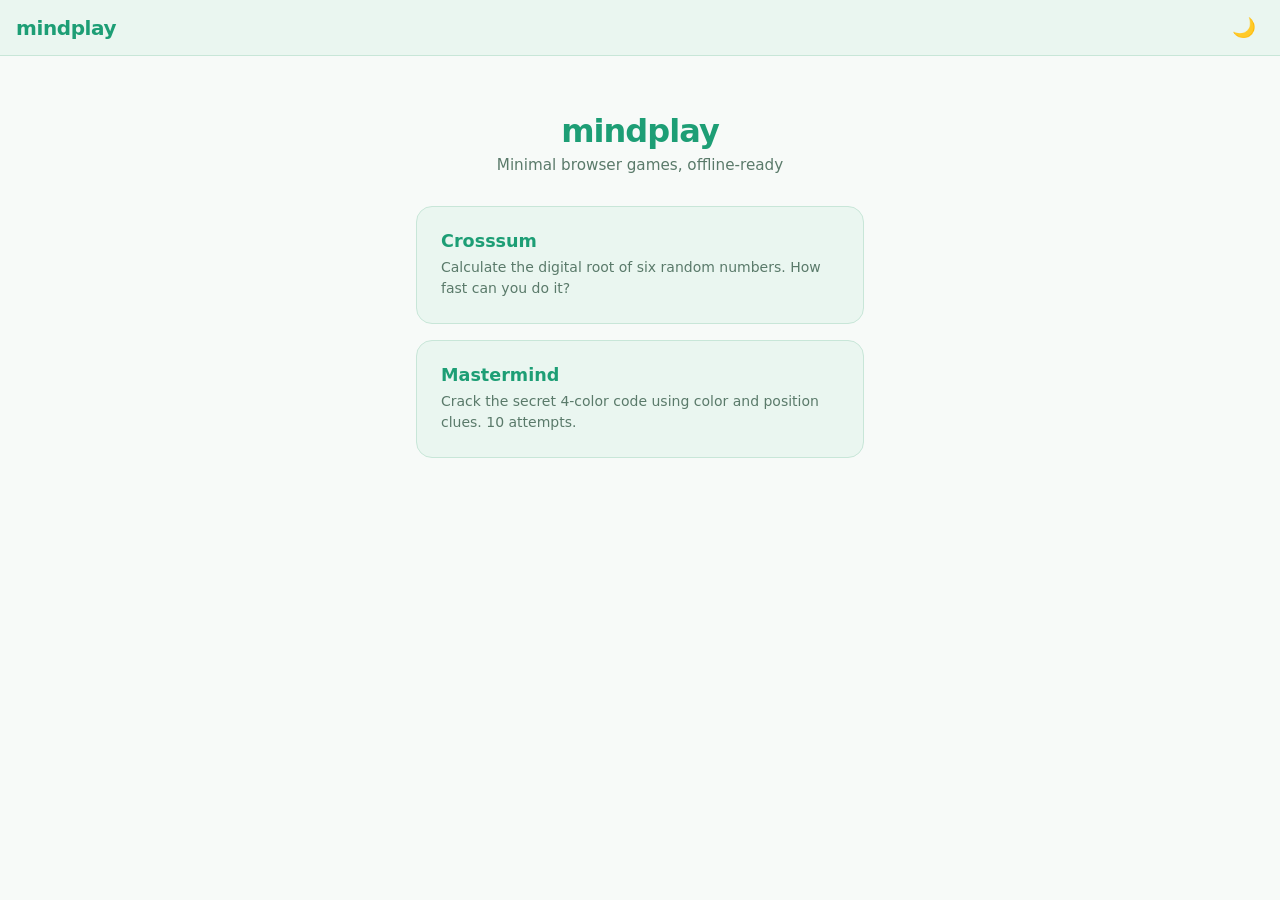
==== index.html @ b7bdb91b "Initial commit: mindplay PWA" ====
<!DOCTYPE html>
<html lang="en">
<head>
  <meta charset="UTF-8" />
  <meta name="viewport" content="width=device-width, initial-scale=1.0" />
  <title>mindplay</title>
  <link rel="stylesheet" href="style.css" />
  <link rel="manifest" href="manifest.json" />
  <meta name="theme-color" content="#1D9E75" />
  <meta name="apple-mobile-web-app-capable" content="yes" />
  <meta name="apple-mobile-web-app-status-bar-style" content="default" />
  <meta name="apple-mobile-web-app-title" content="mindplay" />
  <link rel="apple-touch-icon" href="icons/icon-192.png" />
</head>
<body>
  <header>
    <div class="header-left">
      <span class="logo">mindplay</span>
    </div>
    <div class="header-right">
      <button class="icon-btn" id="theme-toggle" aria-label="Toggle theme">🌙</button>
    </div>
  </header>
  <main>
    <div class="home-title">
      <h1>mindplay</h1>
      <p>Minimal browser games, offline-ready</p>
    </div>
    <div class="game-grid">
      <a href="crosssum.html" class="game-card">
        <h2>Crosssum</h2>
        <p>Calculate the digital root of six random numbers. How fast can you do it?</p>
      </a>
      <a href="mastermind.html" class="game-card">
        <h2>Mastermind</h2>
        <p>Crack the secret 4-color code using color and position clues. 10 attempts.</p>
      </a>
    </div>
  </main>
  <script src="app.js"></script>
  <script>
    if ('serviceWorker' in navigator) {
      navigator.serviceWorker.register('sw.js');
    }
  </script>
</body>
</html>
---- style.css ----
:root {
  --bg: #f7faf8;
  --surface: #eaf6f0;
  --accent: #1D9E75;
  --text: #1a2e25;
  --text-muted: #5a7a6a;
  --border: #c8e6d8;
  --header-bg: #eaf6f0;
}

[data-theme="dark"] {
  --bg: #111a14;
  --surface: #1e3328;
  --accent: #5DCAA5;
  --text: #d4ede3;
  --text-muted: #7aaa90;
  --border: #2a4a38;
  --header-bg: #1e3328;
}

* {
  box-sizing: border-box;
  margin: 0;
  padding: 0;
}

body {
  font-family: -apple-system, BlinkMacSystemFont, 'Segoe UI', system-ui, sans-serif;
  background: var(--bg);
  color: var(--text);
  min-height: 100vh;
  transition: background 0.2s, color 0.2s;
}

/* Header */
header {
  background: var(--header-bg);
  border-bottom: 1px solid var(--border);
  padding: 0 1rem;
  height: 56px;
  display: flex;
  align-items: center;
  justify-content: space-between;
  position: sticky;
  top: 0;
  z-index: 10;
}

.header-left {
  display: flex;
  align-items: center;
  gap: 0.75rem;
}

.logo {
  font-size: 1.25rem;
  font-weight: 700;
  color: var(--accent);
  text-decoration: none;
  letter-spacing: -0.02em;
}

.back-btn {
  background: none;
  border: none;
  color: var(--accent);
  cursor: pointer;
  padding: 6px;
  border-radius: 8px;
  display: flex;
  align-items: center;
  font-size: 1.1rem;
  transition: background 0.15s;
}

.back-btn:hover {
  background: var(--surface);
}

.header-right {
  display: flex;
  align-items: center;
  gap: 0.5rem;
}

.icon-btn {
  background: none;
  border: none;
  color: var(--text-muted);
  cursor: pointer;
  padding: 8px;
  border-radius: 8px;
  display: flex;
  align-items: center;
  justify-content: center;
  font-size: 1.2rem;
  transition: background 0.15s, color 0.15s;
  line-height: 1;
}

.icon-btn:hover {
  background: var(--surface);
  color: var(--text);
}

/* Main content */
main {
  max-width: 480px;
  margin: 0 auto;
  padding: 1.5rem 1rem;
}

/* Home screen */
.home-title {
  text-align: center;
  margin: 2rem 0 0.5rem;
}

.home-title h1 {
  font-size: 2rem;
  font-weight: 700;
  color: var(--accent);
  letter-spacing: -0.03em;
}

.home-title p {
  color: var(--text-muted);
  margin-top: 0.4rem;
  font-size: 0.95rem;
}

.game-grid {
  display: grid;
  gap: 1rem;
  margin-top: 2rem;
}

.game-card {
  background: var(--surface);
  border: 1px solid var(--border);
  border-radius: 16px;
  padding: 1.5rem;
  text-decoration: none;
  color: var(--text);
  display: block;
  transition: border-color 0.15s;
}

.game-card:hover {
  border-color: var(--accent);
}

.game-card h2 {
  font-size: 1.1rem;
  font-weight: 600;
  color: var(--accent);
  margin-bottom: 0.35rem;
}

.game-card p {
  font-size: 0.875rem;
  color: var(--text-muted);
  line-height: 1.5;
}

/* Hint panel */
.hint-panel {
  background: var(--surface);
  border: 1px solid var(--border);
  border-radius: 12px;
  padding: 1rem 1.25rem;
  margin-bottom: 1.25rem;
  font-size: 0.875rem;
  color: var(--text-muted);
  line-height: 1.6;
  display: none;
}

.hint-panel.visible {
  display: block;
}

.hint-panel strong {
  color: var(--text);
}

/* Game section */
.game-section {
  background: var(--surface);
  border: 1px solid var(--border);
  border-radius: 16px;
  padding: 1.5rem;
  margin-bottom: 1.25rem;
}

.game-section h2 {
  font-size: 0.8rem;
  font-weight: 600;
  text-transform: uppercase;
  letter-spacing: 0.06em;
  color: var(--text-muted);
  margin-bottom: 1rem;
}

/* Buttons */
.btn {
  background: var(--accent);
  color: #fff;
  border: none;
  border-radius: 10px;
  padding: 0.65rem 1.25rem;
  font-size: 0.95rem;
  font-weight: 600;
  cursor: pointer;
  transition: opacity 0.15s;
}

.btn:hover {
  opacity: 0.88;
}

.btn:disabled {
  opacity: 0.5;
  cursor: not-allowed;
}

.btn-secondary {
  background: var(--bg);
  color: var(--accent);
  border: 1.5px solid var(--accent);
}

.btn-secondary:hover {
  background: var(--surface);
  opacity: 1;
}

/* Timer */
.timer {
  font-size: 2rem;
  font-weight: 700;
  font-variant-numeric: tabular-nums;
  color: var(--accent);
  letter-spacing: 0.02em;
}

/* Messages */
.message {
  padding: 0.75rem 1rem;
  border-radius: 10px;
  font-size: 0.9rem;
  font-weight: 500;
  margin-top: 0.75rem;
  display: none;
}

.message.visible {
  display: block;
}

.message.success {
  background: #d4f0e6;
  color: #0f5c3a;
}

[data-theme="dark"] .message.success {
  background: #1a3d2c;
  color: #7ddcb0;
}

.message.error {
  background: #fdecea;
  color: #8b2b2b;
}

[data-theme="dark"] .message.error {
  background: #3d1a1a;
  color: #e09090;
}

/* Scores */
.scores-list {
  list-style: none;
}

.scores-list li {
  display: flex;
  justify-content: space-between;
  align-items: center;
  padding: 0.5rem 0;
  border-bottom: 1px solid var(--border);
  font-size: 0.875rem;
}

.scores-list li:last-child {
  border-bottom: none;
}

.score-rank {
  font-weight: 700;
  color: var(--accent);
  width: 1.5rem;
}

.score-time {
  font-variant-numeric: tabular-nums;
  color: var(--text-muted);
}

.scores-empty {
  color: var(--text-muted);
  font-size: 0.875rem;
  font-style: italic;
}

/* Input */
.input-row {
  display: flex;
  gap: 0.75rem;
  align-items: center;
  margin-top: 1rem;
}

input[type="number"] {
  background: var(--bg);
  border: 1.5px solid var(--border);
  border-radius: 10px;
  color: var(--text);
  font-size: 1.1rem;
  padding: 0.6rem 0.85rem;
  width: 100px;
  outline: none;
  transition: border-color 0.15s;
  -moz-appearance: textfield;
}

input[type="number"]::-webkit-inner-spin-button,
input[type="number"]::-webkit-outer-spin-button {
  -webkit-appearance: none;
}

input[type="number"]:focus {
  border-color: var(--accent);
}

/* Number tiles */
.number-tiles {
  display: flex;
  flex-wrap: wrap;
  gap: 0.6rem;
  margin: 0.5rem 0;
}

.number-tile {
  background: var(--bg);
  border: 1.5px solid var(--border);
  border-radius: 10px;
  padding: 0.5rem 0.85rem;
  font-size: 1.2rem;
  font-weight: 700;
  color: var(--text);
  min-width: 52px;
  text-align: center;
}

/* Mastermind */
.color-palette {
  display: flex;
  gap: 0.6rem;
  flex-wrap: wrap;
  margin: 0.5rem 0;
}

.color-dot {
  width: 40px;
  height: 40px;
  border-radius: 50%;
  border: 2.5px solid transparent;
  cursor: pointer;
  transition: transform 0.1s, border-color 0.1s;
  flex-shrink: 0;
}

.color-dot:hover {
  transform: scale(1.1);
}

.color-dot.selected {
  border-color: var(--text);
  transform: scale(1.15);
}

.guess-row {
  display: flex;
  align-items: center;
  gap: 0.6rem;
  padding: 0.4rem 0;
  border-bottom: 1px solid var(--border);
}

.guess-row:last-child {
  border-bottom: none;
}

.guess-slots {
  display: flex;
  gap: 0.4rem;
}

.guess-slot {
  width: 36px;
  height: 36px;
  border-radius: 50%;
  border: 2px solid var(--border);
  background: var(--bg);
  cursor: pointer;
  transition: border-color 0.1s;
  flex-shrink: 0;
}

.guess-slot.filled {
  border-color: transparent;
}

.guess-slot.active-slot {
  border-color: var(--accent);
}

.feedback-dots {
  display: grid;
  grid-template-columns: 1fr 1fr;
  gap: 3px;
  margin-left: 0.5rem;
}

.feedback-dot {
  width: 10px;
  height: 10px;
  border-radius: 50%;
  background: var(--bg);
  border: 1.5px solid var(--border);
}

.feedback-dot.black {
  background: var(--text);
  border-color: var(--text);
}

.feedback-dot.white {
  background: var(--bg);
  border: 2px solid var(--text-muted);
}

.current-guess-display {
  display: flex;
  gap: 0.5rem;
  margin: 0.75rem 0;
}

.current-slot {
  width: 44px;
  height: 44px;
  border-radius: 50%;
  border: 2.5px solid var(--border);
  background: var(--bg);
  cursor: pointer;
  transition: border-color 0.15s;
}

.current-slot.active {
  border-color: var(--accent);
}

.current-slot.filled {
  border-color: transparent;
}

.attempt-label {
  font-size: 0.75rem;
  color: var(--text-muted);
  width: 1.5rem;
  flex-shrink: 0;
  display: flex;
  align-items: center;
  justify-content: flex-end;
}

.secret-reveal {
  display: flex;
  align-items: center;
  gap: 0.5rem;
  margin-top: 0.5rem;
}

.secret-reveal span {
  font-size: 0.8rem;
  color: var(--text-muted);
}
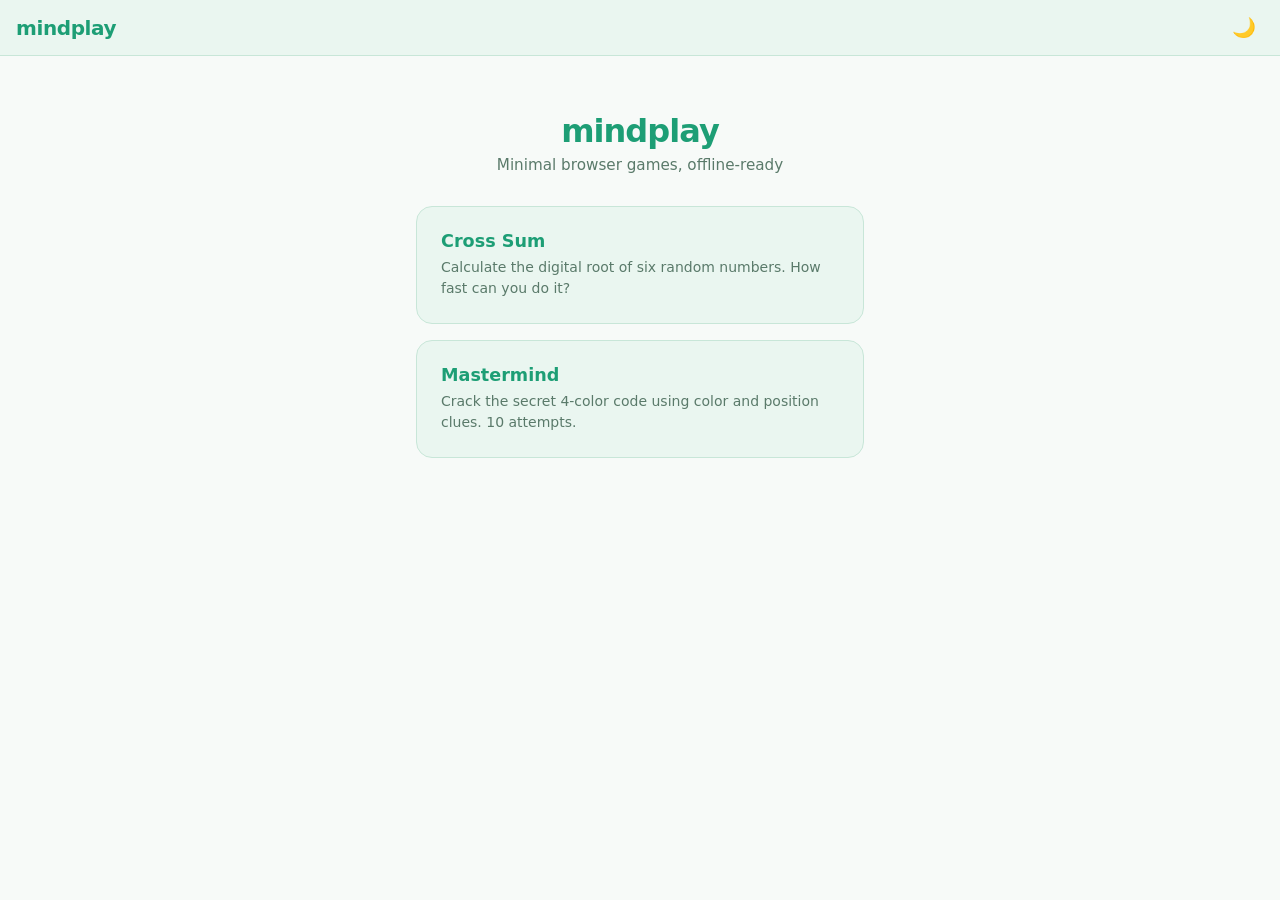
==== commit 76f1aaa3: "refactor: reorganize into assets/ and games/ folder structure" ====
--- a/index.html
+++ b/index.html
@@ -4,13 +4,13 @@
   <meta charset="UTF-8" />
   <meta name="viewport" content="width=device-width, initial-scale=1.0" />
   <title>mindplay</title>
-  <link rel="stylesheet" href="style.css" />
+  <link rel="stylesheet" href="assets/style.css" />
   <link rel="manifest" href="manifest.json" />
   <meta name="theme-color" content="#1D9E75" />
   <meta name="apple-mobile-web-app-capable" content="yes" />
   <meta name="apple-mobile-web-app-status-bar-style" content="default" />
   <meta name="apple-mobile-web-app-title" content="mindplay" />
-  <link rel="apple-touch-icon" href="icons/icon-192.png" />
+  <link rel="apple-touch-icon" href="assets/icons/icon-192.png" />
 </head>
 <body>
   <header>
@@ -27,17 +27,17 @@
       <p>Minimal browser games, offline-ready</p>
     </div>
     <div class="game-grid">
-      <a href="crosssum.html" class="game-card">
-        <h2>Crosssum</h2>
+      <a href="games/crosssum/" class="game-card">
+        <h2>Cross Sum</h2>
         <p>Calculate the digital root of six random numbers. How fast can you do it?</p>
       </a>
-      <a href="mastermind.html" class="game-card">
+      <a href="games/mastermind/" class="game-card">
         <h2>Mastermind</h2>
         <p>Crack the secret 4-color code using color and position clues. 10 attempts.</p>
       </a>
     </div>
   </main>
-  <script src="app.js"></script>
+  <script src="assets/app.js"></script>
   <script>
     if ('serviceWorker' in navigator) {
       navigator.serviceWorker.register('sw.js');
--- a/assets/style.css
+++ b/assets/style.css
@@ -0,0 +1,498 @@
+:root {
+  --bg: #f7faf8;
+  --surface: #eaf6f0;
+  --accent: #1D9E75;
+  --text: #1a2e25;
+  --text-muted: #5a7a6a;
+  --border: #c8e6d8;
+  --header-bg: #eaf6f0;
+}
+
+[data-theme="dark"] {
+  --bg: #111a14;
+  --surface: #1e3328;
+  --accent: #5DCAA5;
+  --text: #d4ede3;
+  --text-muted: #7aaa90;
+  --border: #2a4a38;
+  --header-bg: #1e3328;
+}
+
+* {
+  box-sizing: border-box;
+  margin: 0;
+  padding: 0;
+}
+
+body {
+  font-family: -apple-system, BlinkMacSystemFont, 'Segoe UI', system-ui, sans-serif;
+  background: var(--bg);
+  color: var(--text);
+  min-height: 100vh;
+  transition: background 0.2s, color 0.2s;
+}
+
+/* Header */
+header {
+  background: var(--header-bg);
+  border-bottom: 1px solid var(--border);
+  padding: 0 1rem;
+  height: 56px;
+  display: flex;
+  align-items: center;
+  justify-content: space-between;
+  position: sticky;
+  top: 0;
+  z-index: 10;
+}
+
+.header-left {
+  display: flex;
+  align-items: center;
+  gap: 0.75rem;
+}
+
+.logo {
+  font-size: 1.25rem;
+  font-weight: 700;
+  color: var(--accent);
+  text-decoration: none;
+  letter-spacing: -0.02em;
+}
+
+.back-btn {
+  background: none;
+  border: none;
+  color: var(--accent);
+  cursor: pointer;
+  padding: 6px;
+  border-radius: 8px;
+  display: flex;
+  align-items: center;
+  font-size: 1.1rem;
+  transition: background 0.15s;
+}
+
+.back-btn:hover {
+  background: var(--surface);
+}
+
+.header-right {
+  display: flex;
+  align-items: center;
+  gap: 0.5rem;
+}
+
+.icon-btn {
+  background: none;
+  border: none;
+  color: var(--text-muted);
+  cursor: pointer;
+  padding: 8px;
+  border-radius: 8px;
+  display: flex;
+  align-items: center;
+  justify-content: center;
+  font-size: 1.2rem;
+  transition: background 0.15s, color 0.15s;
+  line-height: 1;
+}
+
+.icon-btn:hover {
+  background: var(--surface);
+  color: var(--text);
+}
+
+/* Main content */
+main {
+  max-width: 480px;
+  margin: 0 auto;
+  padding: 1.5rem 1rem;
+}
+
+/* Home screen */
+.home-title {
+  text-align: center;
+  margin: 2rem 0 0.5rem;
+}
+
+.home-title h1 {
+  font-size: 2rem;
+  font-weight: 700;
+  color: var(--accent);
+  letter-spacing: -0.03em;
+}
+
+.home-title p {
+  color: var(--text-muted);
+  margin-top: 0.4rem;
+  font-size: 0.95rem;
+}
+
+.game-grid {
+  display: grid;
+  gap: 1rem;
+  margin-top: 2rem;
+}
+
+.game-card {
+  background: var(--surface);
+  border: 1px solid var(--border);
+  border-radius: 16px;
+  padding: 1.5rem;
+  text-decoration: none;
+  color: var(--text);
+  display: block;
+  transition: border-color 0.15s;
+}
+
+.game-card:hover {
+  border-color: var(--accent);
+}
+
+.game-card h2 {
+  font-size: 1.1rem;
+  font-weight: 600;
+  color: var(--accent);
+  margin-bottom: 0.35rem;
+}
+
+.game-card p {
+  font-size: 0.875rem;
+  color: var(--text-muted);
+  line-height: 1.5;
+}
+
+/* Hint panel */
+.hint-panel {
+  background: var(--surface);
+  border: 1px solid var(--border);
+  border-radius: 12px;
+  padding: 1rem 1.25rem;
+  margin-bottom: 1.25rem;
+  font-size: 0.875rem;
+  color: var(--text-muted);
+  line-height: 1.6;
+  display: none;
+}
+
+.hint-panel.visible {
+  display: block;
+}
+
+.hint-panel strong {
+  color: var(--text);
+}
+
+/* Game section */
+.game-section {
+  background: var(--surface);
+  border: 1px solid var(--border);
+  border-radius: 16px;
+  padding: 1.5rem;
+  margin-bottom: 1.25rem;
+}
+
+.game-section h2 {
+  font-size: 0.8rem;
+  font-weight: 600;
+  text-transform: uppercase;
+  letter-spacing: 0.06em;
+  color: var(--text-muted);
+  margin-bottom: 1rem;
+}
+
+/* Buttons */
+.btn {
+  background: var(--accent);
+  color: #fff;
+  border: none;
+  border-radius: 10px;
+  padding: 0.65rem 1.25rem;
+  font-size: 0.95rem;
+  font-weight: 600;
+  cursor: pointer;
+  transition: opacity 0.15s;
+}
+
+.btn:hover {
+  opacity: 0.88;
+}
+
+.btn:disabled {
+  opacity: 0.5;
+  cursor: not-allowed;
+}
+
+.btn-secondary {
+  background: var(--bg);
+  color: var(--accent);
+  border: 1.5px solid var(--accent);
+}
+
+.btn-secondary:hover {
+  background: var(--surface);
+  opacity: 1;
+}
+
+/* Timer */
+.timer {
+  font-size: 2rem;
+  font-weight: 700;
+  font-variant-numeric: tabular-nums;
+  color: var(--accent);
+  letter-spacing: 0.02em;
+}
+
+/* Messages */
+.message {
+  padding: 0.75rem 1rem;
+  border-radius: 10px;
+  font-size: 0.9rem;
+  font-weight: 500;
+  margin-top: 0.75rem;
+  display: none;
+}
+
+.message.visible {
+  display: block;
+}
+
+.message.success {
+  background: #d4f0e6;
+  color: #0f5c3a;
+}
+
+[data-theme="dark"] .message.success {
+  background: #1a3d2c;
+  color: #7ddcb0;
+}
+
+.message.error {
+  background: #fdecea;
+  color: #8b2b2b;
+}
+
+[data-theme="dark"] .message.error {
+  background: #3d1a1a;
+  color: #e09090;
+}
+
+/* Scores */
+.scores-list {
+  list-style: none;
+}
+
+.scores-list li {
+  display: flex;
+  justify-content: space-between;
+  align-items: center;
+  padding: 0.5rem 0;
+  border-bottom: 1px solid var(--border);
+  font-size: 0.875rem;
+}
+
+.scores-list li:last-child {
+  border-bottom: none;
+}
+
+.score-rank {
+  font-weight: 700;
+  color: var(--accent);
+  width: 1.5rem;
+}
+
+.score-time {
+  font-variant-numeric: tabular-nums;
+  color: var(--text-muted);
+}
+
+.scores-empty {
+  color: var(--text-muted);
+  font-size: 0.875rem;
+  font-style: italic;
+}
+
+/* Input */
+.input-row {
+  display: flex;
+  gap: 0.75rem;
+  align-items: center;
+  margin-top: 1rem;
+}
+
+input[type="number"] {
+  background: var(--bg);
+  border: 1.5px solid var(--border);
+  border-radius: 10px;
+  color: var(--text);
+  font-size: 1.1rem;
+  padding: 0.6rem 0.85rem;
+  width: 100px;
+  outline: none;
+  transition: border-color 0.15s;
+  -moz-appearance: textfield;
+}
+
+input[type="number"]::-webkit-inner-spin-button,
+input[type="number"]::-webkit-outer-spin-button {
+  -webkit-appearance: none;
+}
+
+input[type="number"]:focus {
+  border-color: var(--accent);
+}
+
+/* Number tiles */
+.number-tiles {
+  display: flex;
+  flex-wrap: wrap;
+  gap: 0.6rem;
+  margin: 0.5rem 0;
+}
+
+.number-tile {
+  background: var(--bg);
+  border: 1.5px solid var(--border);
+  border-radius: 10px;
+  padding: 0.5rem 0.85rem;
+  font-size: 1.2rem;
+  font-weight: 700;
+  color: var(--text);
+  min-width: 52px;
+  text-align: center;
+}
+
+/* Mastermind */
+.color-palette {
+  display: flex;
+  gap: 0.6rem;
+  flex-wrap: wrap;
+  margin: 0.5rem 0;
+}
+
+.color-dot {
+  width: 40px;
+  height: 40px;
+  border-radius: 50%;
+  border: 2.5px solid transparent;
+  cursor: pointer;
+  transition: transform 0.1s, border-color 0.1s;
+  flex-shrink: 0;
+}
+
+.color-dot:hover {
+  transform: scale(1.1);
+}
+
+.color-dot.selected {
+  border-color: var(--text);
+  transform: scale(1.15);
+}
+
+.guess-row {
+  display: flex;
+  align-items: center;
+  gap: 0.6rem;
+  padding: 0.4rem 0;
+  border-bottom: 1px solid var(--border);
+}
+
+.guess-row:last-child {
+  border-bottom: none;
+}
+
+.guess-slots {
+  display: flex;
+  gap: 0.4rem;
+}
+
+.guess-slot {
+  width: 36px;
+  height: 36px;
+  border-radius: 50%;
+  border: 2px solid var(--border);
+  background: var(--bg);
+  cursor: pointer;
+  transition: border-color 0.1s;
+  flex-shrink: 0;
+}
+
+.guess-slot.filled {
+  border-color: transparent;
+}
+
+.guess-slot.active-slot {
+  border-color: var(--accent);
+}
+
+.feedback-dots {
+  display: grid;
+  grid-template-columns: 1fr 1fr;
+  gap: 3px;
+  margin-left: 0.5rem;
+}
+
+.feedback-dot {
+  width: 10px;
+  height: 10px;
+  border-radius: 50%;
+  background: var(--bg);
+  border: 1.5px solid var(--border);
+}
+
+.feedback-dot.black {
+  background: var(--text);
+  border-color: var(--text);
+}
+
+.feedback-dot.white {
+  background: var(--bg);
+  border: 2px solid var(--text-muted);
+}
+
+.current-guess-display {
+  display: flex;
+  gap: 0.5rem;
+  margin: 0.75rem 0;
+}
+
+.current-slot {
+  width: 44px;
+  height: 44px;
+  border-radius: 50%;
+  border: 2.5px solid var(--border);
+  background: var(--bg);
+  cursor: pointer;
+  transition: border-color 0.15s;
+}
+
+.current-slot.active {
+  border-color: var(--accent);
+}
+
+.current-slot.filled {
+  border-color: transparent;
+}
+
+.attempt-label {
+  font-size: 0.75rem;
+  color: var(--text-muted);
+  width: 1.5rem;
+  flex-shrink: 0;
+  display: flex;
+  align-items: center;
+  justify-content: flex-end;
+}
+
+.secret-reveal {
+  display: flex;
+  align-items: center;
+  gap: 0.5rem;
+  margin-top: 0.5rem;
+}
+
+.secret-reveal span {
+  font-size: 0.8rem;
+  color: var(--text-muted);
+}
